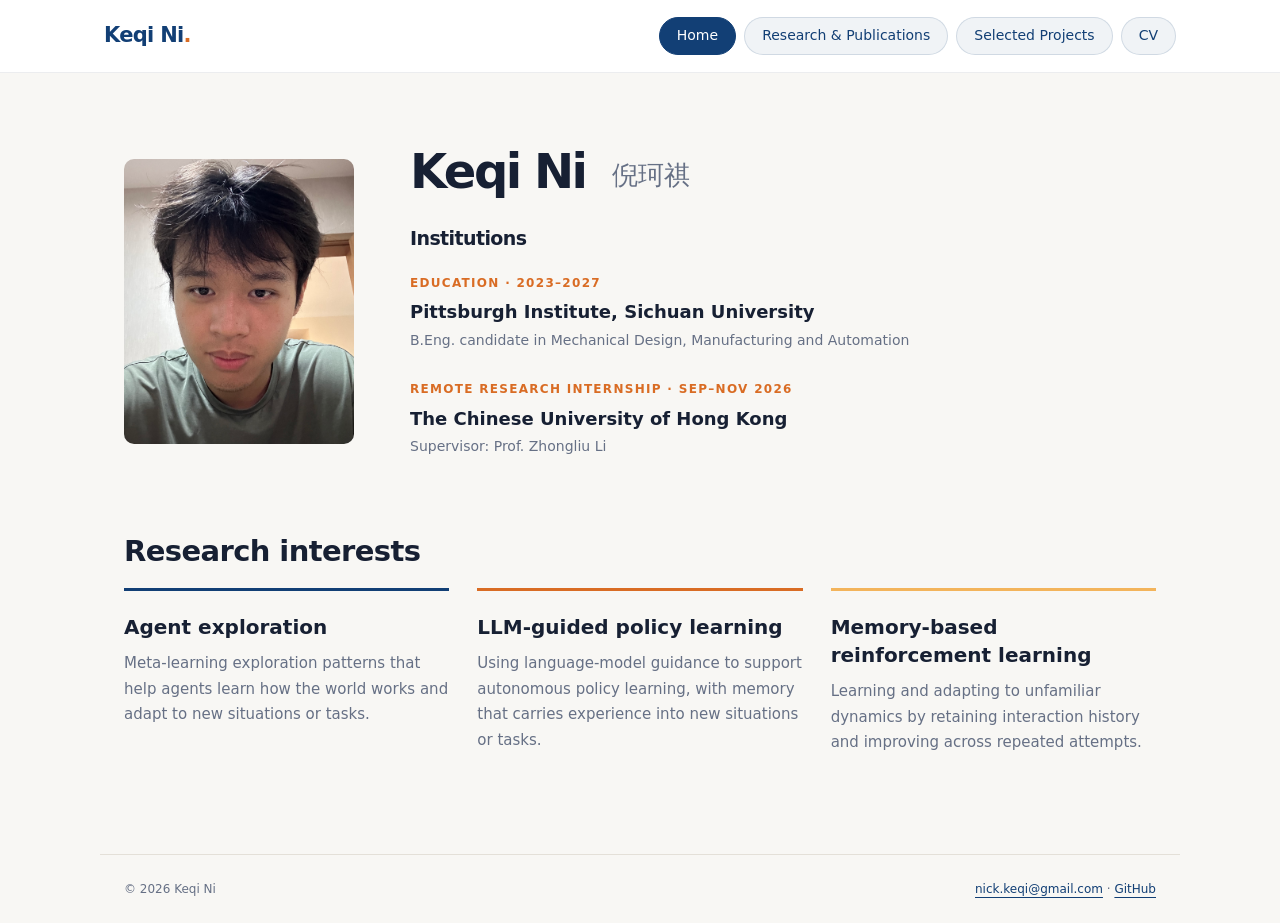
==== index.html @ 898fedbd "Publish Keqi Ni academic website and selected research code" ====
<!doctype html><html lang="en"><head><meta charset="utf-8"><meta name="viewport" content="width=device-width,initial-scale=1"><title>Home | Keqi Ni</title><meta name="description" content="Keqi Ni — agent exploration, LLM-guided policy learning, and memory-based reinforcement learning for adaptation."><meta name="theme-color" content="#123f75"><link rel="icon" href="assets/favicon.svg" type="image/svg+xml"><link rel="stylesheet" href="style.css"></head><body><a class="skip" href="#main">Skip to content</a><header><nav aria-label="Main navigation"><a class="brand" href="index.html">Keqi Ni<span>.</span></a><div class="navlinks"><a href="index.html" class="active" aria-current="page">Home</a><a href="research.html">Research & Publications</a><a href="project.html">Selected Projects</a><a href="cv.html">CV</a></div></nav></header><main id="main"><section class="profile-home"><img class="portrait" src="assets/portrait-selected-v2.jpg" alt="Keqi Ni"><div><h1>Keqi Ni <span class="chinese-name" lang="zh-Hans">倪珂祺</span></h1><h2>Institutions</h2><div class="institutions"><article><span class="small-label">Education · 2023–2027</span><h3>Pittsburgh Institute, Sichuan University</h3><p>B.Eng. candidate in Mechanical Design, Manufacturing and Automation</p></article><article><span class="small-label">Remote research internship · Sep–Nov 2026</span><h3>The Chinese University of Hong Kong</h3><p>Supervisor: Prof. Zhongliu Li</p></article></div></div></section><section><h2>Research interests</h2><div class="grid3"><article class="interest"><h3>Agent exploration</h3><p>Meta-learning exploration patterns that help agents learn how the world works and adapt to new situations or tasks.</p></article><article class="interest"><h3>LLM-guided policy learning</h3><p>Using language-model guidance to support autonomous policy learning, with memory that carries experience into new situations or tasks.</p></article><article class="interest"><h3>Memory-based reinforcement learning</h3><p>Learning and adapting to unfamiliar dynamics by retaining interaction history and improving across repeated attempts.</p></article></div></section></main><footer><span>© 2026 Keqi Ni</span><span><a href="mailto:nick.keqi@gmail.com">nick.keqi@gmail.com</a> · <a href="https://github.com/Ericnicki">GitHub</a></span></footer></body></html>
---- style.css ----
:root{--navy:#172033;--blue:#123f75;--orange:#d96c24;--gold:#f3b45b;--muted:#667085;--bg:#f8f7f4;--line:#e4e0d8}*{box-sizing:border-box}html{scroll-behavior:smooth}body{margin:0;background:var(--bg);color:var(--navy);font:16px/1.7 Inter,Aptos,"Segoe UI",system-ui,sans-serif}a{color:var(--blue);text-underline-offset:4px}a:hover{color:#9d4a12}header{position:sticky;top:0;z-index:10;background:#fffffff5;backdrop-filter:blur(12px);border-bottom:1px solid #17203314}nav{max-width:1120px;margin:auto;display:flex;align-items:center;justify-content:space-between;gap:20px;padding:17px 24px}.brand{font-size:21px;font-weight:800;text-decoration:none;letter-spacing:-.7px}.brand span{color:var(--orange)}.navlinks{display:flex;gap:8px;flex-wrap:wrap}.navlinks a{font-size:14px;text-decoration:none;border-radius:24px;background:#123f7510;border:1px solid #123f7524;padding:6px 17px;white-space:nowrap}.navlinks a.active,.navlinks a:hover{background:var(--blue);border-color:var(--blue);color:white}main{max-width:1080px;margin:0 auto;padding:54px 24px 80px}.eyebrow{font-size:12px;font-weight:750;letter-spacing:2px;text-transform:uppercase;color:var(--orange);margin:0 0 18px}h1{font-size:clamp(38px,5.5vw,66px);letter-spacing:-2.5px;line-height:1.12;margin:0 0 24px;font-weight:800}h1 em{font-style:normal;color:var(--blue)}h2{font-size:29px;line-height:1.3;letter-spacing:-.6px;margin:0 0 18px}h3{font-size:20px;line-height:1.4;margin:0 0 10px}p{margin:0 0 18px}.lead{font-size:19px;line-height:1.8;color:#495467;max-width:670px}.hero{display:grid;grid-template-columns:1.2fr .8fr;gap:60px;align-items:center;padding:18px 0 62px}.hero-graphic{padding:24px;background:white;border:1px solid var(--line);border-radius:12px;box-shadow:0 10px 24px #1720330b}.hero-graphic svg{display:block;width:100%;height:auto}.hero-graphic p{font-size:12px;letter-spacing:1.3px;text-transform:uppercase;color:var(--muted);margin:12px 0 0}.actions{display:flex;gap:10px;flex-wrap:wrap;margin-top:24px}.button{display:inline-flex;text-decoration:none;align-items:center;gap:12px;padding:10px 19px;font-size:14px;font-weight:650;border-radius:6px;border:1px solid #123f7533;color:var(--blue);background:white}.button.primary{color:white;background:var(--blue)}.button:hover{background:#e8edf3;color:var(--blue)}.button.primary:hover{background:#21548d;color:white}.rule{border:0;border-top:1px solid var(--line);margin:0 0 46px}section+section{margin-top:54px}.section-head{display:flex;justify-content:space-between;align-items:baseline;gap:20px}.muted,.caption{color:var(--muted)}.caption{font-size:13px;line-height:1.6;margin-top:10px}.grid3{display:grid;grid-template-columns:repeat(3,1fr);gap:28px}.interest{border-top:3px solid var(--blue);padding-top:22px}.interest:nth-child(2){border-color:var(--orange)}.interest:nth-child(3){border-color:var(--gold)}.interest p{color:var(--muted);font-size:15px}.small-label{font-size:12px;letter-spacing:1.3px;font-weight:750;text-transform:uppercase;color:var(--orange)}.project-feature{display:grid;grid-template-columns:1fr 1fr;gap:32px;padding:28px;background:white;border:1px solid var(--line);border-radius:9px}.project-feature img{width:100%;border-radius:5px;align-self:center}.pub{display:grid;grid-template-columns:82px 1fr;gap:22px;padding:27px 0;border-top:1px solid var(--line)}.pub .year{font-size:22px;color:var(--orange);font-weight:700}.pub h3{font-size:19px}.pub p{font-size:14px;margin-bottom:7px;color:var(--muted)}.pub strong{color:var(--navy)}.pub .venue{color:var(--blue);font-weight:600}.tag{font-size:11px;padding:3px 8px;margin-left:8px;background:#123f750c;color:var(--blue);border-radius:20px;white-space:nowrap}.intro{max-width:780px;margin-bottom:40px}.intro h1{font-size:48px}.project-title{max-width:880px}video{display:block;width:100%;aspect-ratio:1.6;background:#111a29;border-radius:7px}.video-grid{display:grid;grid-template-columns:1fr 1fr;gap:30px}.video-card h3{font-size:17px}.video-card p{font-size:13px;color:var(--muted)}.video-card{background:white;border:1px solid var(--line);border-radius:9px;padding:17px}.video-card video{margin-bottom:14px}.data-box{background:white;padding:28px;border:1px solid var(--line);border-radius:8px}.table-wrap{overflow:auto}table{border-collapse:collapse;width:100%;font-size:14px;text-align:left}th{font-size:12px;color:var(--muted);font-weight:650;background:#f8f7f4}td,th{padding:13px 16px;border-bottom:1px solid var(--line)}tr.highlight td{color:var(--blue);font-weight:700}aside.note{margin:24px 0;padding:17px 22px;border-left:3px solid var(--orange);background:#fff4e9;font-size:14px;color:#66503c}.two-col{display:grid;grid-template-columns:1fr 1fr;gap:40px}.timeline{border-left:2px solid var(--line);padding-left:24px}.timeline article{margin-bottom:30px}.timeline .date{font-size:12px;color:var(--orange);font-weight:700}.timeline p{color:var(--muted);font-size:14px}.pdf{width:100%;height:900px;border:1px solid var(--line);border-radius:8px;background:white;margin-top:30px}footer{border-top:1px solid var(--line);padding:24px;max-width:1080px;margin:auto;display:flex;justify-content:space-between;gap:16px;font-size:12px;color:var(--muted)}.skip{position:absolute;left:15px;top:-80px;background:white;padding:8px}.skip:focus{top:10px;z-index:20}a:focus-visible{outline:3px solid var(--orange);outline-offset:4px}.project-meta{display:flex;gap:20px;flex-wrap:wrap;font-size:13px;color:var(--muted);margin-bottom:30px}.overview-stat{font-size:14px;padding:18px 0;border-top:1px solid var(--line);margin-top:25px}.overview-stat strong{font-size:25px;color:var(--blue);margin-right:8px}.text-link{font-size:14px;font-weight:650}.cv-summary{margin-top:35px;padding:25px;background:white;border:1px solid var(--line);border-radius:8px}@media(max-width:760px){nav{align-items:flex-start;flex-direction:column;gap:12px;padding:14px 20px}.navlinks{gap:6px}.navlinks a{font-size:12px;padding:5px 11px}main{padding:34px 20px 55px}.hero{grid-template-columns:1fr;gap:30px;padding-bottom:38px}.hero-graphic{max-width:460px}.grid3,.two-col,.project-feature,.video-grid{grid-template-columns:1fr;gap:24px}.intro h1{font-size:36px;letter-spacing:-1.5px}.pub{grid-template-columns:55px 1fr;gap:12px}.pub h3{font-size:17px}.section-head{display:block}footer{flex-direction:column;gap:5px}.pdf{height:650px}h1{letter-spacing:-1.8px}.data-box{padding:18px}td,th{padding:10px}}
.profile-home{display:grid;grid-template-columns:230px 1fr;gap:56px;align-items:center;padding:18px 0 20px}.portrait{width:230px;height:285px;object-fit:cover;object-position:50% 65%;border-radius:10px}.profile-home h1{font-size:48px;margin-bottom:27px}.profile-home h2{font-size:19px}.institutions article+article{margin-top:22px}.institutions h3{font-size:18px;margin:4px 0}.institutions p{font-size:14px;color:var(--muted);margin:0}.project-jump{display:flex;gap:12px;padding:0 0 28px;margin-bottom:35px;border-bottom:1px solid var(--line)}.project-jump a{font-size:14px;text-decoration:none;padding:6px 14px;background:#123f7510;border-radius:22px}.spaced{margin-top:38px}.metric-grid{display:grid;grid-template-columns:repeat(3,1fr);gap:18px}.metric-grid article{padding:23px;border:1px solid var(--line);background:white;border-radius:8px}.metric-grid strong{display:block;font-size:31px;color:var(--blue)}.metric-grid span{font-size:13px;color:var(--muted)}.curve{margin:28px 0;padding:16px;border:1px solid var(--line);border-radius:8px;background:white}.curve img{display:block;width:100%;height:auto}.curve figcaption{font-size:13px;color:var(--muted);margin-top:12px}.thesis{font-size:15px;overflow-wrap:anywhere}.thesis h1{font-size:30px;letter-spacing:-.7px}.thesis h2{font-size:23px;margin-top:32px}.thesis h3{font-size:18px;margin-top:22px}.thesis table{display:block;overflow-x:auto;margin:20px 0}.thesis pre{overflow-x:auto;background:#f0eeea;padding:14px;font-size:12px}.thesis-preview{border:1px solid var(--line);padding:20px;border-radius:8px;background:white;margin-top:28px}.thesis-preview summary{color:var(--blue);font-weight:700;cursor:pointer}.thesis-preview[open] summary{margin-bottom:22px}#ttt,#jepa{scroll-margin-top:150px}@media(max-width:760px){.profile-home{grid-template-columns:1fr;gap:25px}.portrait{width:190px;height:235px}.profile-home h1{font-size:40px}.metric-grid{grid-template-columns:1fr}.metric-grid article{padding:15px 20px}.project-jump{flex-wrap:wrap}.curve{padding:8px}.profile-home h2{font-size:21px}}
/* Selected Projects: readable research stories, evidence, and architecture. */
.project-intro{max-width:930px;margin-bottom:32px}.project-intro h1{font-size:clamp(35px,4.6vw,52px);line-height:1.14}.project-overview{display:grid;grid-template-columns:1fr 1fr;gap:22px;margin-bottom:30px}.overview-card{padding:27px;text-decoration:none;background:white;border:1px solid var(--line);border-top:3px solid var(--blue);border-radius:9px;transition:box-shadow .18s,transform .18s}.overview-card:nth-child(2){border-top-color:var(--orange)}.overview-card:hover{box-shadow:0 10px 26px #1720330c;transform:translateY(-2px);color:var(--navy)}.overview-card h2{font-size:23px;margin:9px 0 12px}.overview-card p{font-size:14px;color:var(--muted)}.overview-link{font-size:13px;font-weight:700;color:var(--blue)}.project-heading{max-width:850px}.featured-project{padding-top:52px;border-top:1px solid var(--line)}.featured-project h2{font-size:36px;line-height:1.18}.research-story{display:grid;grid-template-columns:1fr 1fr;gap:38px;margin:32px 0}.research-story h3{font-size:21px;margin:10px 0 14px}.research-story p{font-size:15px;color:#495467}.architecture-card{margin:36px 0;background:white;border:1px solid var(--line);border-radius:12px;overflow:hidden;box-shadow:0 8px 24px #17203306}.architecture-heading{padding:25px 26px 16px;display:flex;gap:20px;align-items:center;justify-content:space-between}.architecture-heading h3{font-size:23px;margin:7px 0 0}.architecture-tabs{display:flex;flex-wrap:wrap;gap:8px;padding:0 26px 23px;border-bottom:1px solid var(--line)}.architecture-tabs button{border:1px solid #123f7526;background:#f5f7fa;border-radius:22px;padding:9px 17px;color:var(--blue);font:inherit;font-size:13px;font-weight:600;line-height:1.3;cursor:pointer}.architecture-tabs button[aria-selected=true]{color:white;background:var(--blue);border-color:var(--blue)}.architecture-tabs button:focus-visible{outline:3px solid var(--orange);outline-offset:3px}.arch-viewport{overflow-x:auto;overscroll-behavior-x:contain}.architecture-image{display:block;width:100%;height:auto}.diagram-description,.architecture-card>.caption{padding:0 26px;margin:0 0 17px;font-size:14px;color:#495467}.diagram-expand{font-size:12px;font-weight:650;white-space:nowrap}.architecture-card [role=tabpanel]>.diagram-expand{display:inline-block;margin:0 26px 23px}.architecture-scroll-hint{display:none;font-size:12px;color:var(--muted);padding:0 26px 17px;margin:0}.method-facts{display:grid;grid-template-columns:repeat(4,1fr);gap:18px;margin:28px 0}.method-facts>div{border-top:2px solid #123f7526;padding-top:17px}.method-facts strong{display:block;color:var(--blue);font-size:22px}.method-facts span{font-size:12px;color:var(--muted)}.technical-details{background:#fff;border:1px solid var(--line);padding:19px 23px;border-radius:8px;margin:26px 0}.technical-details summary{font-weight:650;color:var(--blue);cursor:pointer}.technical-details[open] summary{margin-bottom:20px}.technical-details table{min-width:650px}.technical-details td:first-child{font-weight:600;white-space:nowrap}.project-results{display:grid;grid-template-columns:.7fr 1.3fr;gap:30px;align-items:start;margin:40px 0 20px}.project-results h3{font-size:28px}.project-results p{font-size:14px;color:var(--muted)}.project-results table{background:white}.project-results th[scope=row],.ood-comparison th[scope=row]{background:transparent;font-size:13px;color:var(--navy);font-weight:500}.project-results .highlight th,.ood-comparison .highlight th{color:var(--blue);font-weight:700}.project-resources{border-top:1px solid var(--line);padding-top:27px;margin-top:34px}.project-resources p{max-width:760px;color:var(--muted);font-size:15px}.project-resources .actions{align-items:center}.ood-comparison{border:1px solid #123f7526;border-radius:10px;overflow:hidden;background:white;margin:32px 0}.comparison-heading{background:#edf3fa;padding:24px 26px 18px}.comparison-heading h3{font-size:25px;color:var(--blue)}.comparison-heading p{font-size:14px;margin-bottom:7px}.ood-comparison>.caption{padding:14px 23px 17px;margin:0}.ood-comparison table{min-width:630px}.ood-comparison td strong{color:var(--navy)}[role=tabpanel][hidden]{display:none!important}@media(max-width:760px){.project-overview,.research-story,.project-results{grid-template-columns:1fr;gap:22px}.overview-card{padding:23px}.featured-project h2{font-size:29px}.architecture-heading{padding:21px 18px 14px;display:block}.architecture-heading h3{font-size:21px}.architecture-heading>.diagram-expand{display:block;margin-top:12px}.architecture-tabs{padding:0 18px 17px;gap:6px}.architecture-tabs button{padding:8px 10px;font-size:12px}.architecture-image{min-width:850px}.architecture-scroll-hint{display:block}.diagram-description,.architecture-card>.caption{padding:0 18px}.method-facts{grid-template-columns:1fr 1fr}.project-results{margin-top:30px}.project-results table{min-width:540px}.comparison-heading{padding:21px 19px}.comparison-heading h3{font-size:23px}.technical-details{padding:18px}.project-intro h1{font-size:35px}}

.idea-strip,.problem-statement{padding:23px 26px;background:#edf3fa;border-left:3px solid var(--blue);border-radius:0 8px 8px 0;margin:27px 0}.idea-strip p,.problem-statement p{font-size:15px;color:#495467;margin:10px 0 0}.problem-statement h3{margin:8px 0 12px}.idea-strip .small-label{color:var(--blue)}

.chinese-name{display:inline-block;font-size:.55em;letter-spacing:0;font-weight:500;color:var(--muted);margin-left:12px;vertical-align:middle}@media(max-width:760px){.chinese-name{margin-left:9px}}
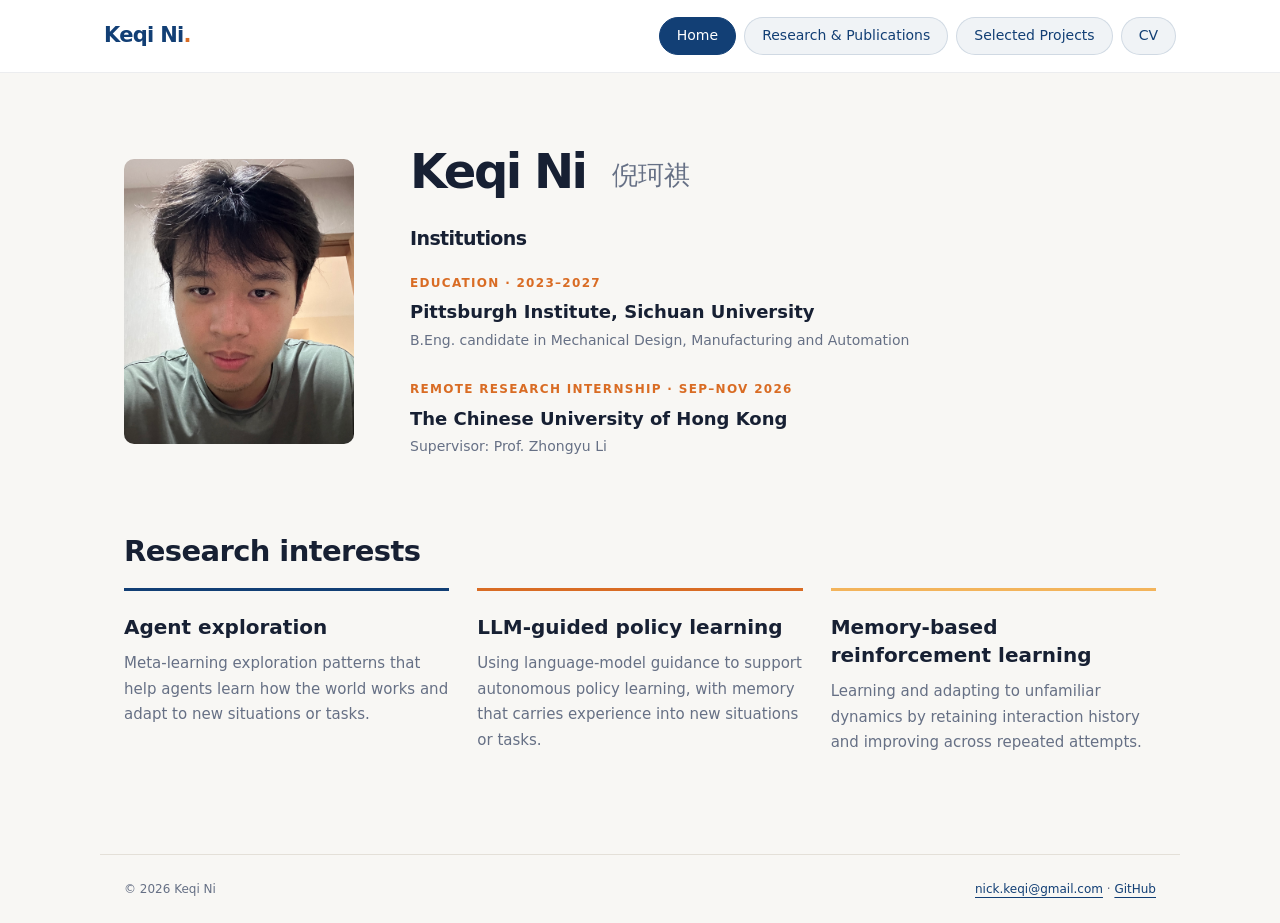
==== commit a1b5af6a: "Correct CUHK supervisor name to Prof. Zhongyu Li" ====
--- a/index.html
+++ b/index.html
@@ -1 +1 @@
-<!doctype html><html lang="en"><head><meta charset="utf-8"><meta name="viewport" content="width=device-width,initial-scale=1"><title>Home | Keqi Ni</title><meta name="description" content="Keqi Ni — agent exploration, LLM-guided policy learning, and memory-based reinforcement learning for adaptation."><meta name="theme-color" content="#123f75"><link rel="icon" href="assets/favicon.svg" type="image/svg+xml"><link rel="stylesheet" href="style.css"></head><body><a class="skip" href="#main">Skip to content</a><header><nav aria-label="Main navigation"><a class="brand" href="index.html">Keqi Ni<span>.</span></a><div class="navlinks"><a href="index.html" class="active" aria-current="page">Home</a><a href="research.html">Research & Publications</a><a href="project.html">Selected Projects</a><a href="cv.html">CV</a></div></nav></header><main id="main"><section class="profile-home"><img class="portrait" src="assets/portrait-selected-v2.jpg" alt="Keqi Ni"><div><h1>Keqi Ni <span class="chinese-name" lang="zh-Hans">倪珂祺</span></h1><h2>Institutions</h2><div class="institutions"><article><span class="small-label">Education · 2023–2027</span><h3>Pittsburgh Institute, Sichuan University</h3><p>B.Eng. candidate in Mechanical Design, Manufacturing and Automation</p></article><article><span class="small-label">Remote research internship · Sep–Nov 2026</span><h3>The Chinese University of Hong Kong</h3><p>Supervisor: Prof. Zhongliu Li</p></article></div></div></section><section><h2>Research interests</h2><div class="grid3"><article class="interest"><h3>Agent exploration</h3><p>Meta-learning exploration patterns that help agents learn how the world works and adapt to new situations or tasks.</p></article><article class="interest"><h3>LLM-guided policy learning</h3><p>Using language-model guidance to support autonomous policy learning, with memory that carries experience into new situations or tasks.</p></article><article class="interest"><h3>Memory-based reinforcement learning</h3><p>Learning and adapting to unfamiliar dynamics by retaining interaction history and improving across repeated attempts.</p></article></div></section></main><footer><span>© 2026 Keqi Ni</span><span><a href="mailto:nick.keqi@gmail.com">nick.keqi@gmail.com</a> · <a href="https://github.com/Ericnicki">GitHub</a></span></footer></body></html>+<!doctype html><html lang="en"><head><meta charset="utf-8"><meta name="viewport" content="width=device-width,initial-scale=1"><title>Home | Keqi Ni</title><meta name="description" content="Keqi Ni — agent exploration, LLM-guided policy learning, and memory-based reinforcement learning for adaptation."><meta name="theme-color" content="#123f75"><link rel="icon" href="assets/favicon.svg" type="image/svg+xml"><link rel="stylesheet" href="style.css"></head><body><a class="skip" href="#main">Skip to content</a><header><nav aria-label="Main navigation"><a class="brand" href="index.html">Keqi Ni<span>.</span></a><div class="navlinks"><a href="index.html" class="active" aria-current="page">Home</a><a href="research.html">Research & Publications</a><a href="project.html">Selected Projects</a><a href="cv.html">CV</a></div></nav></header><main id="main"><section class="profile-home"><img class="portrait" src="assets/portrait-selected-v2.jpg" alt="Keqi Ni"><div><h1>Keqi Ni <span class="chinese-name" lang="zh-Hans">倪珂祺</span></h1><h2>Institutions</h2><div class="institutions"><article><span class="small-label">Education · 2023–2027</span><h3>Pittsburgh Institute, Sichuan University</h3><p>B.Eng. candidate in Mechanical Design, Manufacturing and Automation</p></article><article><span class="small-label">Remote research internship · Sep–Nov 2026</span><h3>The Chinese University of Hong Kong</h3><p>Supervisor: Prof. Zhongyu Li</p></article></div></div></section><section><h2>Research interests</h2><div class="grid3"><article class="interest"><h3>Agent exploration</h3><p>Meta-learning exploration patterns that help agents learn how the world works and adapt to new situations or tasks.</p></article><article class="interest"><h3>LLM-guided policy learning</h3><p>Using language-model guidance to support autonomous policy learning, with memory that carries experience into new situations or tasks.</p></article><article class="interest"><h3>Memory-based reinforcement learning</h3><p>Learning and adapting to unfamiliar dynamics by retaining interaction history and improving across repeated attempts.</p></article></div></section></main><footer><span>© 2026 Keqi Ni</span><span><a href="mailto:nick.keqi@gmail.com">nick.keqi@gmail.com</a> · <a href="https://github.com/Ericnicki">GitHub</a></span></footer></body></html>
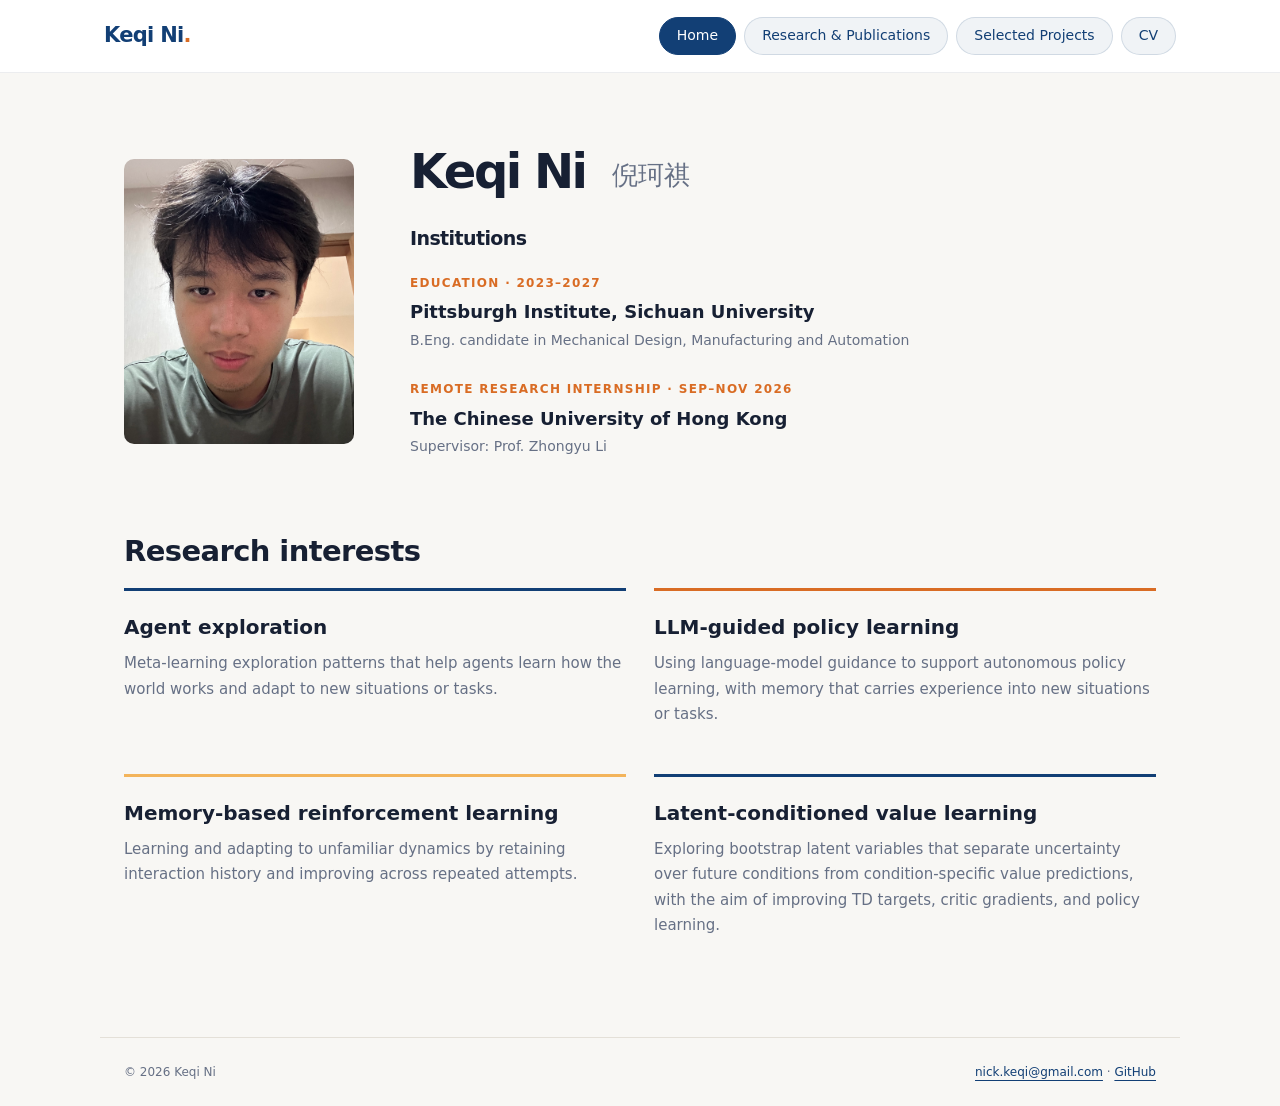
==== commit 82f370ad: "Add latent-conditioned value learning research direction" ====
--- a/index.html
+++ b/index.html
@@ -1 +1 @@
-<!doctype html><html lang="en"><head><meta charset="utf-8"><meta name="viewport" content="width=device-width,initial-scale=1"><title>Home | Keqi Ni</title><meta name="description" content="Keqi Ni — agent exploration, LLM-guided policy learning, and memory-based reinforcement learning for adaptation."><meta name="theme-color" content="#123f75"><link rel="icon" href="assets/favicon.svg" type="image/svg+xml"><link rel="stylesheet" href="style.css"></head><body><a class="skip" href="#main">Skip to content</a><header><nav aria-label="Main navigation"><a class="brand" href="index.html">Keqi Ni<span>.</span></a><div class="navlinks"><a href="index.html" class="active" aria-current="page">Home</a><a href="research.html">Research & Publications</a><a href="project.html">Selected Projects</a><a href="cv.html">CV</a></div></nav></header><main id="main"><section class="profile-home"><img class="portrait" src="assets/portrait-selected-v2.jpg" alt="Keqi Ni"><div><h1>Keqi Ni <span class="chinese-name" lang="zh-Hans">倪珂祺</span></h1><h2>Institutions</h2><div class="institutions"><article><span class="small-label">Education · 2023–2027</span><h3>Pittsburgh Institute, Sichuan University</h3><p>B.Eng. candidate in Mechanical Design, Manufacturing and Automation</p></article><article><span class="small-label">Remote research internship · Sep–Nov 2026</span><h3>The Chinese University of Hong Kong</h3><p>Supervisor: Prof. Zhongyu Li</p></article></div></div></section><section><h2>Research interests</h2><div class="grid3"><article class="interest"><h3>Agent exploration</h3><p>Meta-learning exploration patterns that help agents learn how the world works and adapt to new situations or tasks.</p></article><article class="interest"><h3>LLM-guided policy learning</h3><p>Using language-model guidance to support autonomous policy learning, with memory that carries experience into new situations or tasks.</p></article><article class="interest"><h3>Memory-based reinforcement learning</h3><p>Learning and adapting to unfamiliar dynamics by retaining interaction history and improving across repeated attempts.</p></article></div></section></main><footer><span>© 2026 Keqi Ni</span><span><a href="mailto:nick.keqi@gmail.com">nick.keqi@gmail.com</a> · <a href="https://github.com/Ericnicki">GitHub</a></span></footer></body></html>+<!doctype html><html lang="en"><head><meta charset="utf-8"><meta name="viewport" content="width=device-width,initial-scale=1"><title>Home | Keqi Ni</title><meta name="description" content="Keqi Ni — agent exploration, LLM-guided policy learning, and memory-based reinforcement learning for adaptation."><meta name="theme-color" content="#123f75"><link rel="icon" href="assets/favicon.svg" type="image/svg+xml"><link rel="stylesheet" href="style.css"></head><body><a class="skip" href="#main">Skip to content</a><header><nav aria-label="Main navigation"><a class="brand" href="index.html">Keqi Ni<span>.</span></a><div class="navlinks"><a href="index.html" class="active" aria-current="page">Home</a><a href="research.html">Research & Publications</a><a href="project.html">Selected Projects</a><a href="cv.html">CV</a></div></nav></header><main id="main"><section class="profile-home"><img class="portrait" src="assets/portrait-selected-v2.jpg" alt="Keqi Ni"><div><h1>Keqi Ni <span class="chinese-name" lang="zh-Hans">倪珂祺</span></h1><h2>Institutions</h2><div class="institutions"><article><span class="small-label">Education · 2023–2027</span><h3>Pittsburgh Institute, Sichuan University</h3><p>B.Eng. candidate in Mechanical Design, Manufacturing and Automation</p></article><article><span class="small-label">Remote research internship · Sep–Nov 2026</span><h3>The Chinese University of Hong Kong</h3><p>Supervisor: Prof. Zhongyu Li</p></article></div></div></section><section><h2>Research interests</h2><div class="grid3 research-directions"><article class="interest"><h3>Agent exploration</h3><p>Meta-learning exploration patterns that help agents learn how the world works and adapt to new situations or tasks.</p></article><article class="interest"><h3>LLM-guided policy learning</h3><p>Using language-model guidance to support autonomous policy learning, with memory that carries experience into new situations or tasks.</p></article><article class="interest"><h3>Memory-based reinforcement learning</h3><p>Learning and adapting to unfamiliar dynamics by retaining interaction history and improving across repeated attempts.</p></article><article class="interest"><h3>Latent-conditioned value learning</h3><p>Exploring bootstrap latent variables that separate uncertainty over future conditions from condition-specific value predictions, with the aim of improving TD targets, critic gradients, and policy learning.</p></article></div></section></main><footer><span>© 2026 Keqi Ni</span><span><a href="mailto:nick.keqi@gmail.com">nick.keqi@gmail.com</a> · <a href="https://github.com/Ericnicki">GitHub</a></span></footer></body></html>
--- a/style.css
+++ b/style.css
@@ -7,3 +7,5 @@
 .idea-strip,.problem-statement{padding:23px 26px;background:#edf3fa;border-left:3px solid var(--blue);border-radius:0 8px 8px 0;margin:27px 0}.idea-strip p,.problem-statement p{font-size:15px;color:#495467;margin:10px 0 0}.problem-statement h3{margin:8px 0 12px}.idea-strip .small-label{color:var(--blue)}
 
 .chinese-name{display:inline-block;font-size:.55em;letter-spacing:0;font-weight:500;color:var(--muted);margin-left:12px;vertical-align:middle}@media(max-width:760px){.chinese-name{margin-left:9px}}
+
+.research-directions{grid-template-columns:repeat(2,minmax(0,1fr))}.research-directions .interest:nth-child(4){border-color:var(--blue)}.research-direction-detail{margin-top:30px;padding:24px 28px;background:white;border:1px solid var(--line);border-left:3px solid var(--blue);border-radius:0 8px 8px 0}.research-direction-detail h3{font-size:23px;margin-bottom:17px}.research-direction-detail p:last-child{margin-bottom:0}@media(max-width:760px){.research-directions{grid-template-columns:1fr}.research-direction-detail{padding:21px}}
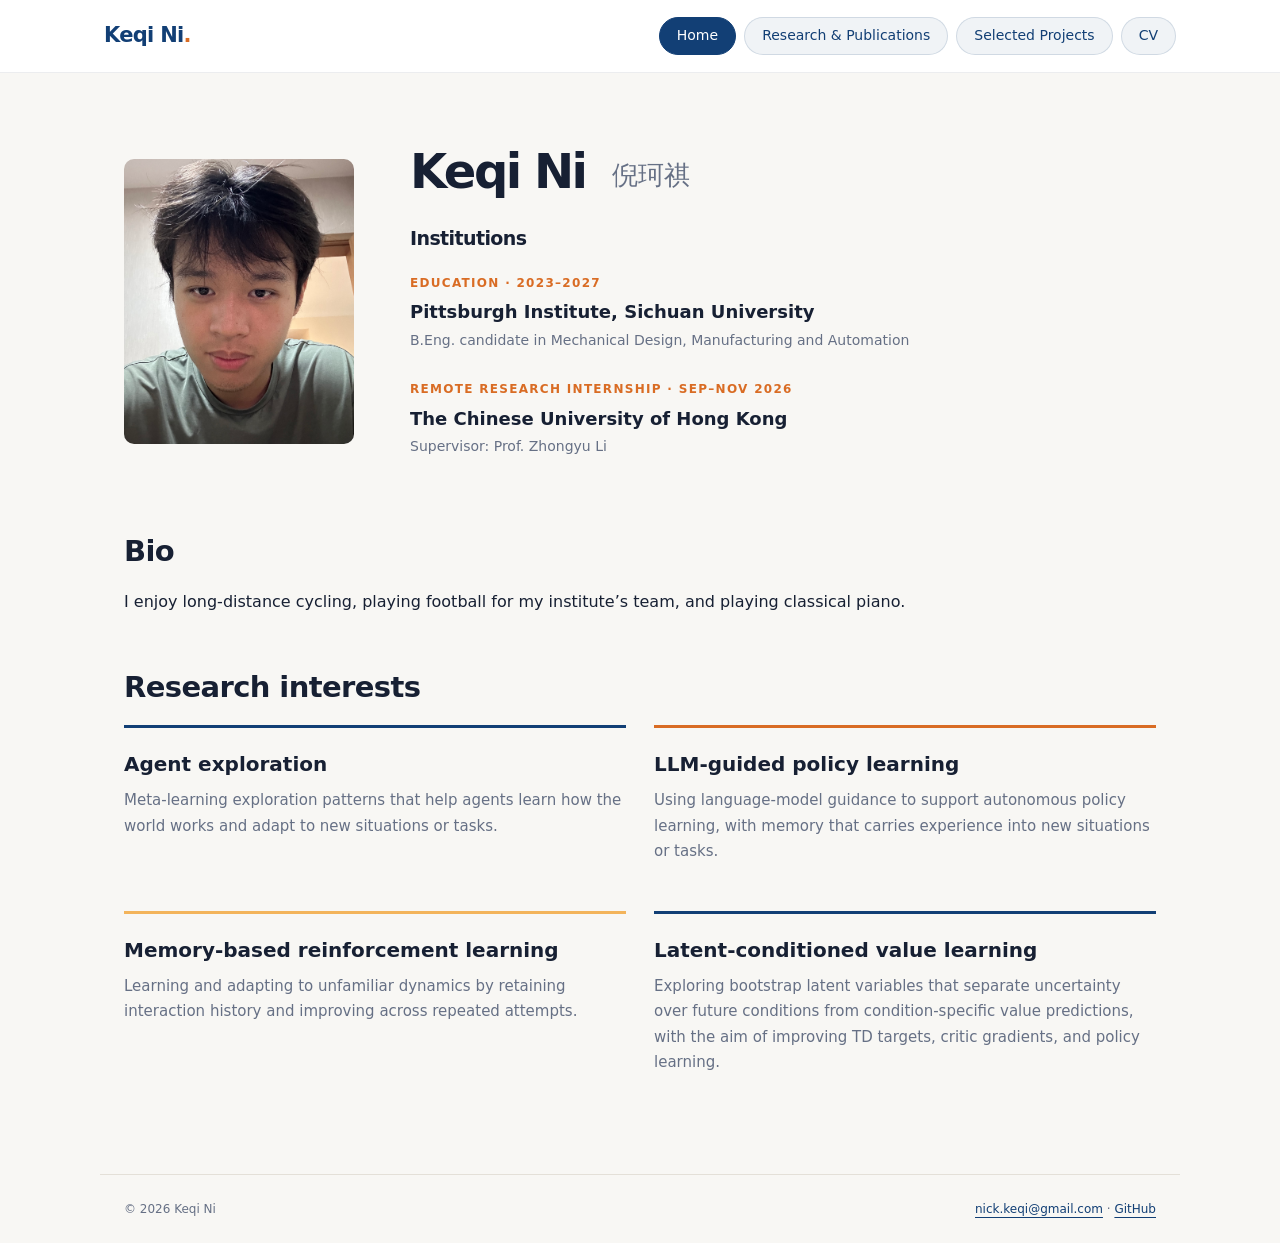
==== commit 4c1f0673: "Add personal bio with cycling, football and classical piano" ====
--- a/index.html
+++ b/index.html
@@ -1 +1 @@
-<!doctype html><html lang="en"><head><meta charset="utf-8"><meta name="viewport" content="width=device-width,initial-scale=1"><title>Home | Keqi Ni</title><meta name="description" content="Keqi Ni — agent exploration, LLM-guided policy learning, and memory-based reinforcement learning for adaptation."><meta name="theme-color" content="#123f75"><link rel="icon" href="assets/favicon.svg" type="image/svg+xml"><link rel="stylesheet" href="style.css"></head><body><a class="skip" href="#main">Skip to content</a><header><nav aria-label="Main navigation"><a class="brand" href="index.html">Keqi Ni<span>.</span></a><div class="navlinks"><a href="index.html" class="active" aria-current="page">Home</a><a href="research.html">Research & Publications</a><a href="project.html">Selected Projects</a><a href="cv.html">CV</a></div></nav></header><main id="main"><section class="profile-home"><img class="portrait" src="assets/portrait-selected-v2.jpg" alt="Keqi Ni"><div><h1>Keqi Ni <span class="chinese-name" lang="zh-Hans">倪珂祺</span></h1><h2>Institutions</h2><div class="institutions"><article><span class="small-label">Education · 2023–2027</span><h3>Pittsburgh Institute, Sichuan University</h3><p>B.Eng. candidate in Mechanical Design, Manufacturing and Automation</p></article><article><span class="small-label">Remote research internship · Sep–Nov 2026</span><h3>The Chinese University of Hong Kong</h3><p>Supervisor: Prof. Zhongyu Li</p></article></div></div></section><section><h2>Research interests</h2><div class="grid3 research-directions"><article class="interest"><h3>Agent exploration</h3><p>Meta-learning exploration patterns that help agents learn how the world works and adapt to new situations or tasks.</p></article><article class="interest"><h3>LLM-guided policy learning</h3><p>Using language-model guidance to support autonomous policy learning, with memory that carries experience into new situations or tasks.</p></article><article class="interest"><h3>Memory-based reinforcement learning</h3><p>Learning and adapting to unfamiliar dynamics by retaining interaction history and improving across repeated attempts.</p></article><article class="interest"><h3>Latent-conditioned value learning</h3><p>Exploring bootstrap latent variables that separate uncertainty over future conditions from condition-specific value predictions, with the aim of improving TD targets, critic gradients, and policy learning.</p></article></div></section></main><footer><span>© 2026 Keqi Ni</span><span><a href="mailto:nick.keqi@gmail.com">nick.keqi@gmail.com</a> · <a href="https://github.com/Ericnicki">GitHub</a></span></footer></body></html>+<!doctype html><html lang="en"><head><meta charset="utf-8"><meta name="viewport" content="width=device-width,initial-scale=1"><title>Home | Keqi Ni</title><meta name="description" content="Keqi Ni — agent exploration, LLM-guided policy learning, and memory-based reinforcement learning for adaptation."><meta name="theme-color" content="#123f75"><link rel="icon" href="assets/favicon.svg" type="image/svg+xml"><link rel="stylesheet" href="style.css"></head><body><a class="skip" href="#main">Skip to content</a><header><nav aria-label="Main navigation"><a class="brand" href="index.html">Keqi Ni<span>.</span></a><div class="navlinks"><a href="index.html" class="active" aria-current="page">Home</a><a href="research.html">Research & Publications</a><a href="project.html">Selected Projects</a><a href="cv.html">CV</a></div></nav></header><main id="main"><section class="profile-home"><img class="portrait" src="assets/portrait-selected-v2.jpg" alt="Keqi Ni"><div><h1>Keqi Ni <span class="chinese-name" lang="zh-Hans">倪珂祺</span></h1><h2>Institutions</h2><div class="institutions"><article><span class="small-label">Education · 2023–2027</span><h3>Pittsburgh Institute, Sichuan University</h3><p>B.Eng. candidate in Mechanical Design, Manufacturing and Automation</p></article><article><span class="small-label">Remote research internship · Sep–Nov 2026</span><h3>The Chinese University of Hong Kong</h3><p>Supervisor: Prof. Zhongyu Li</p></article></div></div></section><section><h2>Bio</h2><p>I enjoy long-distance cycling, playing football for my institute’s team, and playing classical piano.</p></section><section><h2>Research interests</h2><div class="grid3 research-directions"><article class="interest"><h3>Agent exploration</h3><p>Meta-learning exploration patterns that help agents learn how the world works and adapt to new situations or tasks.</p></article><article class="interest"><h3>LLM-guided policy learning</h3><p>Using language-model guidance to support autonomous policy learning, with memory that carries experience into new situations or tasks.</p></article><article class="interest"><h3>Memory-based reinforcement learning</h3><p>Learning and adapting to unfamiliar dynamics by retaining interaction history and improving across repeated attempts.</p></article><article class="interest"><h3>Latent-conditioned value learning</h3><p>Exploring bootstrap latent variables that separate uncertainty over future conditions from condition-specific value predictions, with the aim of improving TD targets, critic gradients, and policy learning.</p></article></div></section></main><footer><span>© 2026 Keqi Ni</span><span><a href="mailto:nick.keqi@gmail.com">nick.keqi@gmail.com</a> · <a href="https://github.com/Ericnicki">GitHub</a></span></footer></body></html>
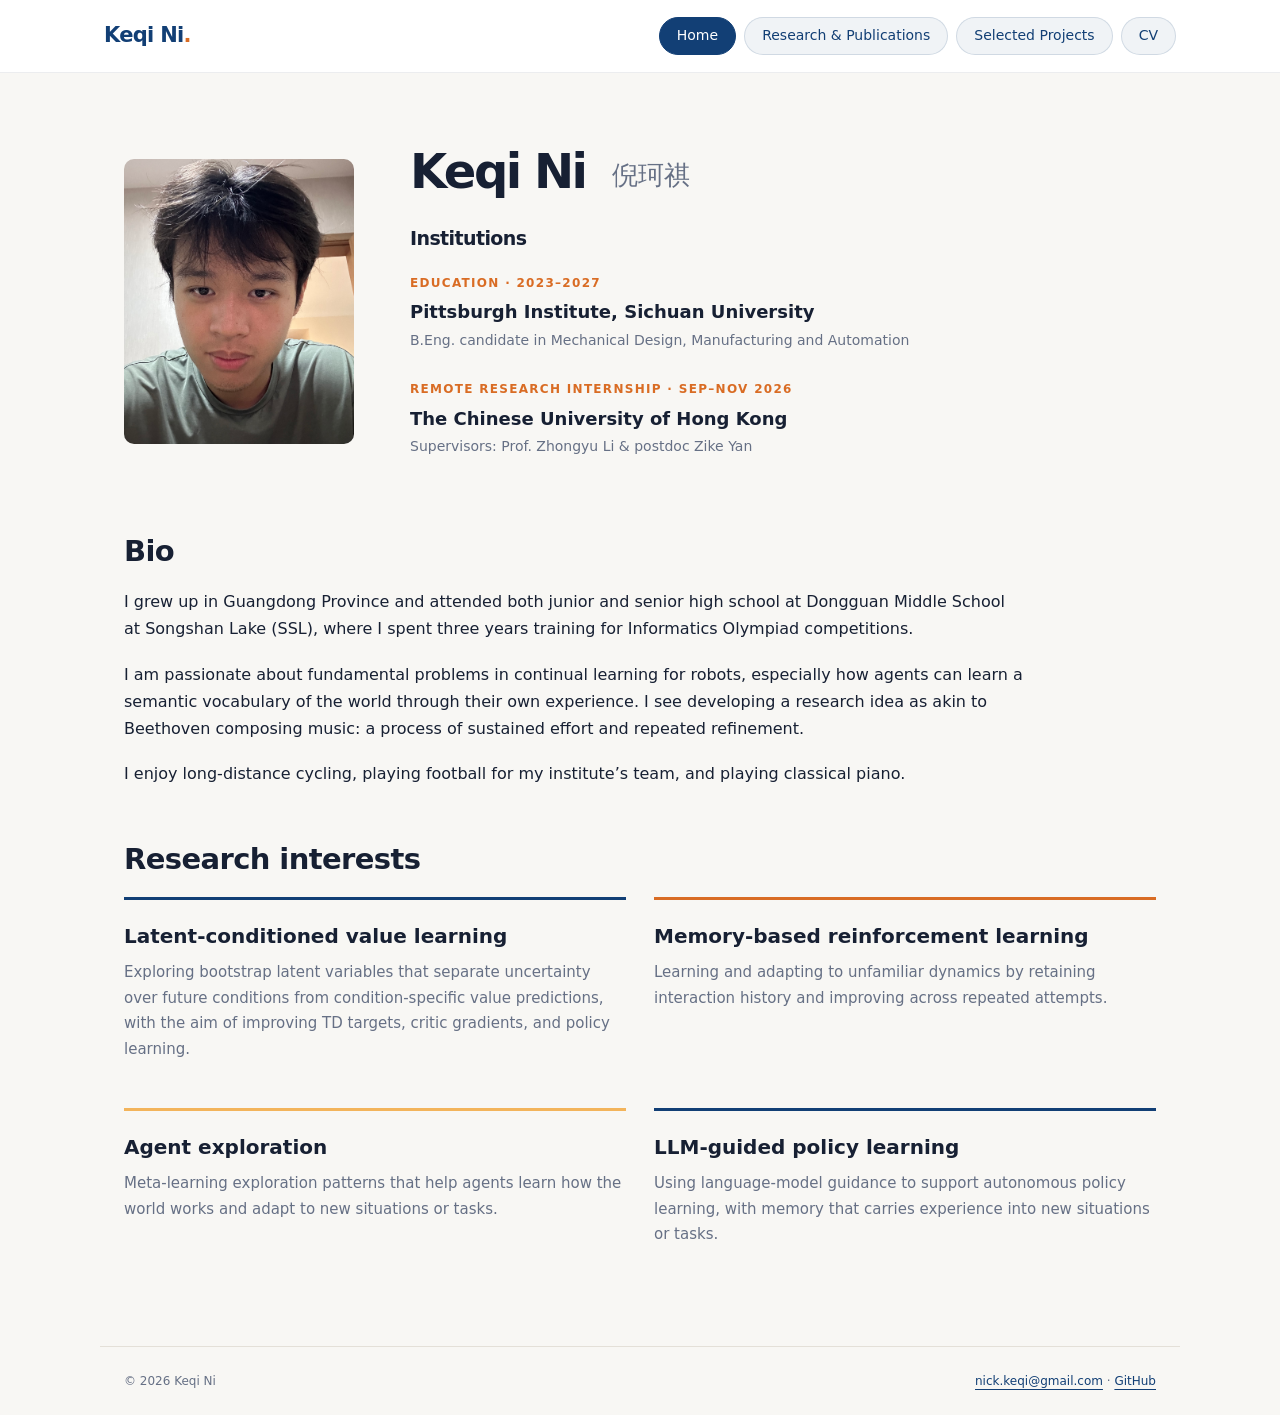
==== commit c68987b1: "Refine bio and research order, add result controls and fix CV display" ====
--- a/index.html
+++ b/index.html
@@ -1 +1 @@
-<!doctype html><html lang="en"><head><meta charset="utf-8"><meta name="viewport" content="width=device-width,initial-scale=1"><title>Home | Keqi Ni</title><meta name="description" content="Keqi Ni — agent exploration, LLM-guided policy learning, and memory-based reinforcement learning for adaptation."><meta name="theme-color" content="#123f75"><link rel="icon" href="assets/favicon.svg" type="image/svg+xml"><link rel="stylesheet" href="style.css"></head><body><a class="skip" href="#main">Skip to content</a><header><nav aria-label="Main navigation"><a class="brand" href="index.html">Keqi Ni<span>.</span></a><div class="navlinks"><a href="index.html" class="active" aria-current="page">Home</a><a href="research.html">Research & Publications</a><a href="project.html">Selected Projects</a><a href="cv.html">CV</a></div></nav></header><main id="main"><section class="profile-home"><img class="portrait" src="assets/portrait-selected-v2.jpg" alt="Keqi Ni"><div><h1>Keqi Ni <span class="chinese-name" lang="zh-Hans">倪珂祺</span></h1><h2>Institutions</h2><div class="institutions"><article><span class="small-label">Education · 2023–2027</span><h3>Pittsburgh Institute, Sichuan University</h3><p>B.Eng. candidate in Mechanical Design, Manufacturing and Automation</p></article><article><span class="small-label">Remote research internship · Sep–Nov 2026</span><h3>The Chinese University of Hong Kong</h3><p>Supervisor: Prof. Zhongyu Li</p></article></div></div></section><section><h2>Bio</h2><p>I enjoy long-distance cycling, playing football for my institute’s team, and playing classical piano.</p></section><section><h2>Research interests</h2><div class="grid3 research-directions"><article class="interest"><h3>Agent exploration</h3><p>Meta-learning exploration patterns that help agents learn how the world works and adapt to new situations or tasks.</p></article><article class="interest"><h3>LLM-guided policy learning</h3><p>Using language-model guidance to support autonomous policy learning, with memory that carries experience into new situations or tasks.</p></article><article class="interest"><h3>Memory-based reinforcement learning</h3><p>Learning and adapting to unfamiliar dynamics by retaining interaction history and improving across repeated attempts.</p></article><article class="interest"><h3>Latent-conditioned value learning</h3><p>Exploring bootstrap latent variables that separate uncertainty over future conditions from condition-specific value predictions, with the aim of improving TD targets, critic gradients, and policy learning.</p></article></div></section></main><footer><span>© 2026 Keqi Ni</span><span><a href="mailto:nick.keqi@gmail.com">nick.keqi@gmail.com</a> · <a href="https://github.com/Ericnicki">GitHub</a></span></footer></body></html>+<!doctype html><html lang="en"><head><meta charset="utf-8"><meta name="viewport" content="width=device-width,initial-scale=1"><title>Home | Keqi Ni</title><meta name="description" content="Keqi Ni — agent exploration, LLM-guided policy learning, and memory-based reinforcement learning for adaptation."><meta name="theme-color" content="#123f75"><link rel="icon" href="assets/favicon.svg" type="image/svg+xml"><link rel="stylesheet" href="style.css"></head><body><a class="skip" href="#main">Skip to content</a><header><nav aria-label="Main navigation"><a class="brand" href="index.html">Keqi Ni<span>.</span></a><div class="navlinks"><a href="index.html" class="active" aria-current="page">Home</a><a href="research.html">Research & Publications</a><a href="project.html">Selected Projects</a><a href="cv.html">CV</a></div></nav></header><main id="main"><section class="profile-home"><img class="portrait" src="assets/portrait-selected-v2.jpg" alt="Keqi Ni"><div><h1>Keqi Ni <span class="chinese-name" lang="zh-Hans">倪珂祺</span></h1><h2>Institutions</h2><div class="institutions"><article><span class="small-label">Education · 2023–2027</span><h3>Pittsburgh Institute, Sichuan University</h3><p>B.Eng. candidate in Mechanical Design, Manufacturing and Automation</p></article><article><span class="small-label">Remote research internship · Sep–Nov 2026</span><h3>The Chinese University of Hong Kong</h3><p>Supervisors: Prof. Zhongyu Li &amp; postdoc Zike Yan</p></article></div></div></section><section class="bio"><h2>Bio</h2><p>I grew up in Guangdong Province and attended both junior and senior high school at Dongguan Middle School at Songshan Lake (SSL), where I spent three years training for Informatics Olympiad competitions.</p><p>I am passionate about fundamental problems in continual learning for robots, especially how agents can learn a semantic vocabulary of the world through their own experience. I see developing a research idea as akin to Beethoven composing music: a process of sustained effort and repeated refinement.</p><p>I enjoy long-distance cycling, playing football for my institute’s team, and playing classical piano.</p></section><section><h2>Research interests</h2><div class="grid3 research-directions"><article class="interest"><h3>Latent-conditioned value learning</h3><p>Exploring bootstrap latent variables that separate uncertainty over future conditions from condition-specific value predictions, with the aim of improving TD targets, critic gradients, and policy learning.</p></article><article class="interest"><h3>Memory-based reinforcement learning</h3><p>Learning and adapting to unfamiliar dynamics by retaining interaction history and improving across repeated attempts.</p></article><article class="interest"><h3>Agent exploration</h3><p>Meta-learning exploration patterns that help agents learn how the world works and adapt to new situations or tasks.</p></article><article class="interest"><h3>LLM-guided policy learning</h3><p>Using language-model guidance to support autonomous policy learning, with memory that carries experience into new situations or tasks.</p></article></div></section></main><footer><span>© 2026 Keqi Ni</span><span><a href="mailto:nick.keqi@gmail.com">nick.keqi@gmail.com</a> · <a href="https://github.com/Ericnicki">GitHub</a></span></footer></body></html>
--- a/style.css
+++ b/style.css
@@ -9,3 +9,15 @@
 .chinese-name{display:inline-block;font-size:.55em;letter-spacing:0;font-weight:500;color:var(--muted);margin-left:12px;vertical-align:middle}@media(max-width:760px){.chinese-name{margin-left:9px}}
 
 .research-directions{grid-template-columns:repeat(2,minmax(0,1fr))}.research-directions .interest:nth-child(4){border-color:var(--blue)}.research-direction-detail{margin-top:30px;padding:24px 28px;background:white;border:1px solid var(--line);border-left:3px solid var(--blue);border-radius:0 8px 8px 0}.research-direction-detail h3{font-size:23px;margin-bottom:17px}.research-direction-detail p:last-child{margin-bottom:0}@media(max-width:760px){.research-directions{grid-template-columns:1fr}.research-direction-detail{padding:21px}}
+
+/* Native, keyboard-accessible result controls; evidence is visible on first visit. */
+.results-disclosure{margin:34px 0;border-top:1px solid var(--line);border-bottom:1px solid var(--line);padding:18px 0}
+.results-disclosure>summary{width:fit-content;cursor:pointer;color:var(--blue);font-weight:650;font-size:16px;padding:5px 2px}
+.results-disclosure>summary:focus-visible{outline:3px solid var(--orange);outline-offset:4px;border-radius:3px}
+.results-hide,.results-disclosure[open]>summary .results-show{display:none}
+.results-disclosure[open]>summary .results-hide{display:inline}
+.results-content{padding-top:12px}
+.results-content>.spaced:first-child{margin-top:12px}
+.results-content>.project-results:first-child{margin-top:15px}
+.cv-preview{display:block;width:100%;height:auto;border:1px solid var(--line);border-radius:8px;background:white;margin:30px auto 0}
+.bio{max-width:900px}
